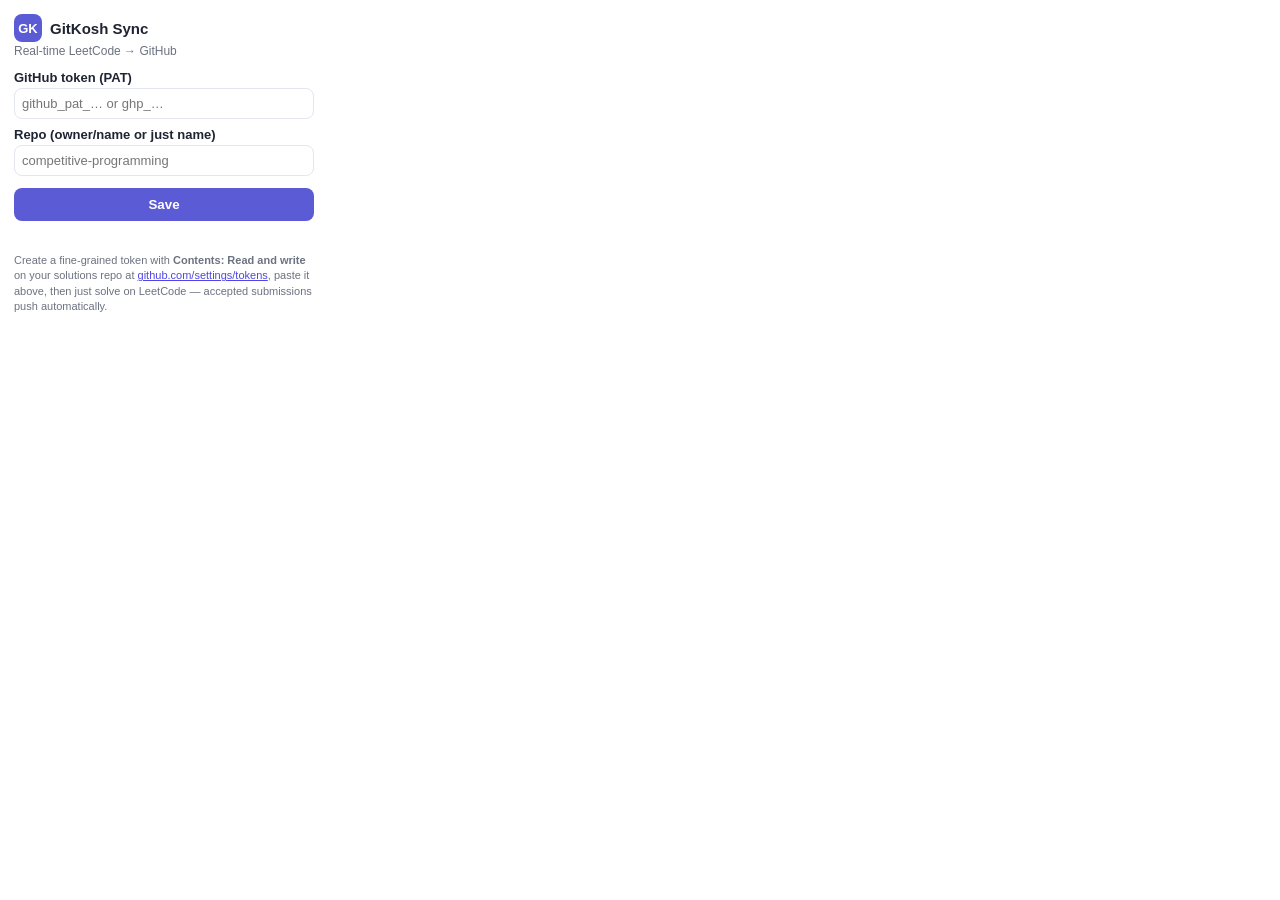
==== extension/popup.html @ 7bf2a864 "Tier 3: Contests tab (upcoming + CF rating) and browser-extension companion (real-time LeetCode -> G" ====
<!doctype html>
<html><head><meta charset="utf-8"><style>
  body{font:13px -apple-system,Segoe UI,Roboto,sans-serif;width:300px;padding:14px;color:#1f2433;margin:0}
  .row{display:flex;align-items:center;gap:8px}
  .logo{width:28px;height:28px;border-radius:8px;background:#5b5bd6;color:#fff;display:grid;place-items:center;font-weight:800;font-size:13px}
  h1{font-size:15px;margin:0} .sub{color:#6b7280;margin:2px 0 12px;font-size:12px}
  label{display:block;font-weight:600;margin:8px 0 3px}
  input{width:100%;padding:7px;border:1px solid #e3e6ef;border-radius:8px;box-sizing:border-box;font-size:13px}
  button{margin-top:12px;width:100%;padding:9px;background:#5b5bd6;color:#fff;border:0;border-radius:8px;font-weight:700;cursor:pointer}
  button:hover{background:#4f46e5}
  .ok{color:#0f7b3b;font-size:12px;margin-top:8px;min-height:14px}
  .hint{color:#6b7280;font-size:11px;margin-top:10px;line-height:1.4} a{color:#4f46e5}
</style></head><body>
  <div class="row"><div class="logo">GK</div><div><h1>GitKosh Sync</h1></div></div>
  <p class="sub">Real-time LeetCode → GitHub</p>
  <label>GitHub token (PAT)</label>
  <input id="token" type="password" placeholder="github_pat_… or ghp_…">
  <label>Repo (owner/name or just name)</label>
  <input id="repo" placeholder="competitive-programming">
  <button id="save">Save</button>
  <div class="ok" id="status"></div>
  <p class="hint">Create a fine-grained token with <b>Contents: Read and write</b> on your
  solutions repo at <a href="https://github.com/settings/tokens" target="_blank">github.com/settings/tokens</a>,
  paste it above, then just solve on LeetCode — accepted submissions push automatically.</p>
  <script src="popup.js"></script>
</body></html>
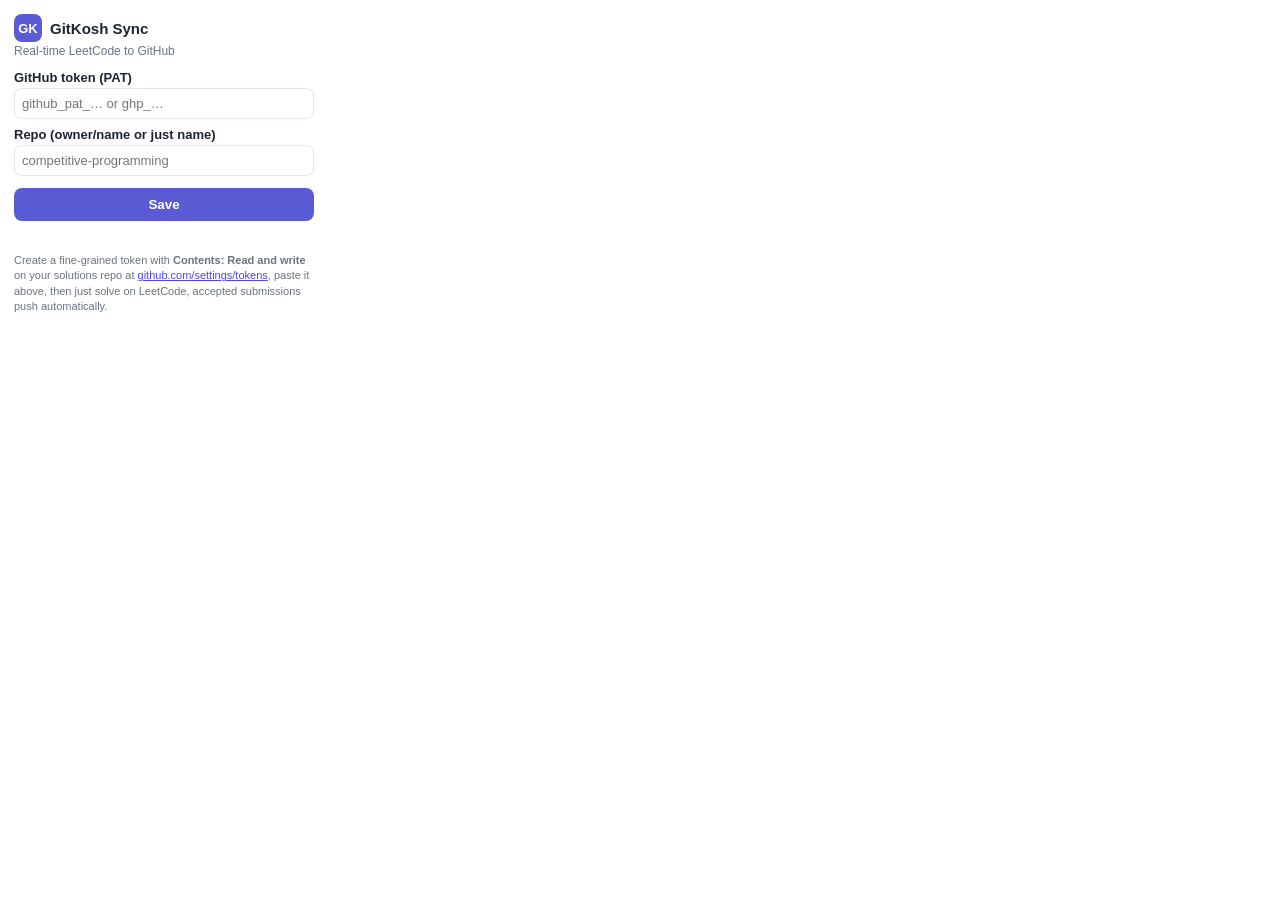
==== commit a28f7b4c: "Plain punctuation in comments, docs and UI text" ====
--- a/extension/popup.html
+++ b/extension/popup.html
@@ -12,7 +12,7 @@
   .hint{color:#6b7280;font-size:11px;margin-top:10px;line-height:1.4} a{color:#4f46e5}
 </style></head><body>
   <div class="row"><div class="logo">GK</div><div><h1>GitKosh Sync</h1></div></div>
-  <p class="sub">Real-time LeetCode → GitHub</p>
+  <p class="sub">Real-time LeetCode to GitHub</p>
   <label>GitHub token (PAT)</label>
   <input id="token" type="password" placeholder="github_pat_… or ghp_…">
   <label>Repo (owner/name or just name)</label>
@@ -21,6 +21,6 @@
   <div class="ok" id="status"></div>
   <p class="hint">Create a fine-grained token with <b>Contents: Read and write</b> on your
   solutions repo at <a href="https://github.com/settings/tokens" target="_blank">github.com/settings/tokens</a>,
-  paste it above, then just solve on LeetCode — accepted submissions push automatically.</p>
+  paste it above, then just solve on LeetCode, accepted submissions push automatically.</p>
   <script src="popup.js"></script>
 </body></html>
